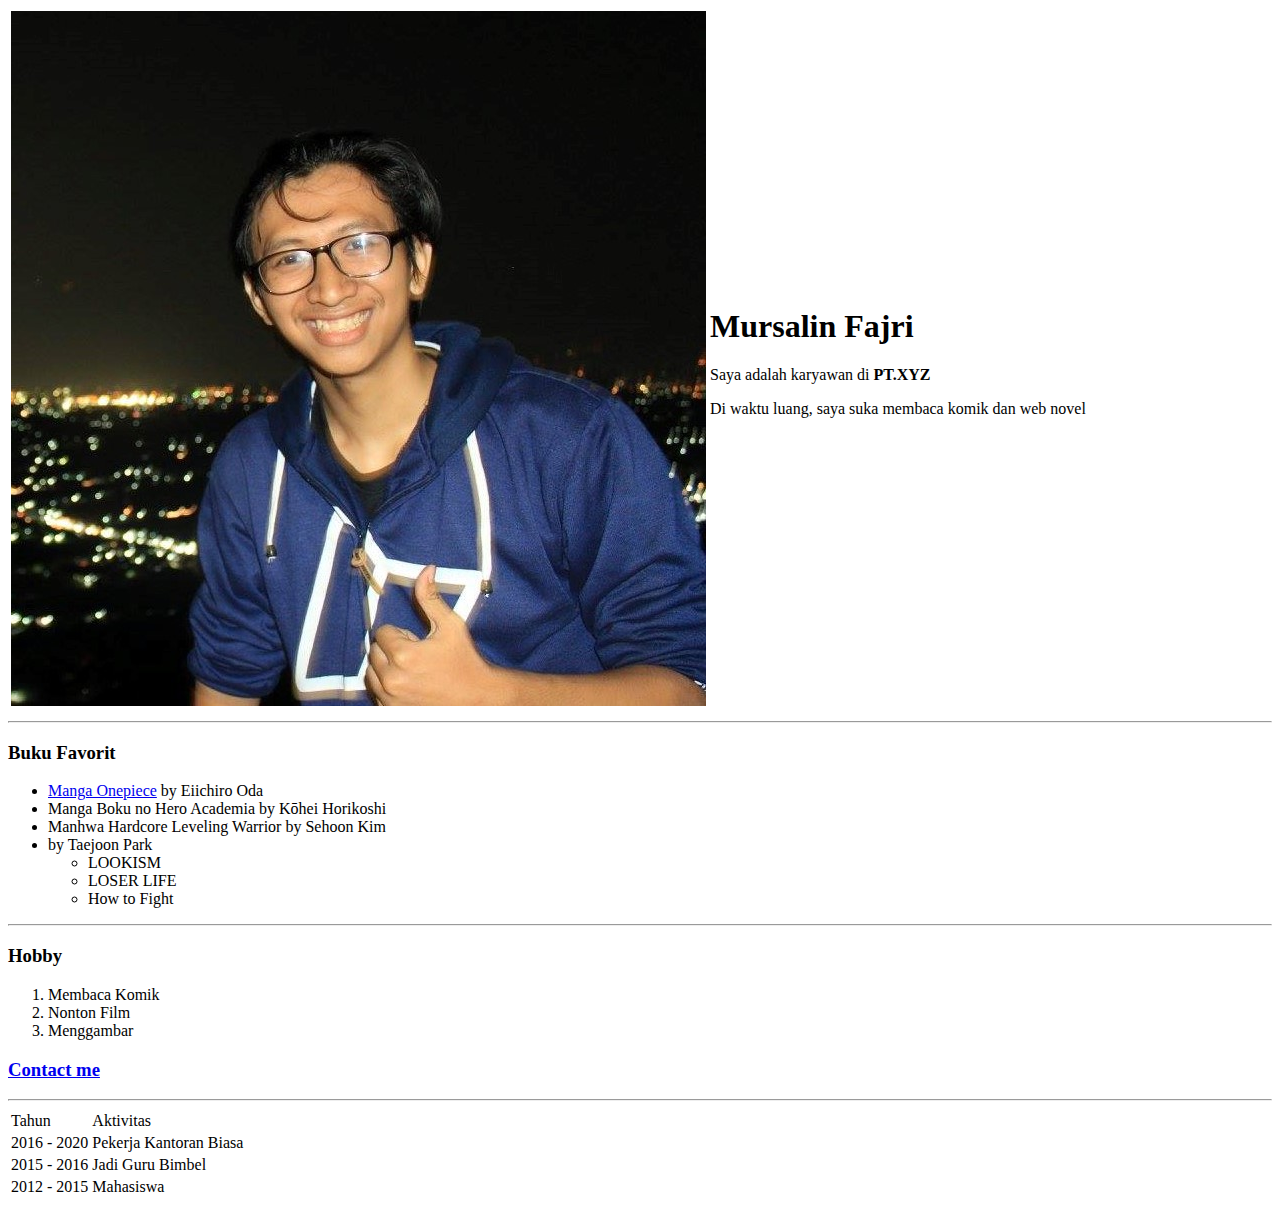
==== index.html @ 5bde6f33 "Initial Commit" ====
<!DOCTYPE html>
<html lang="en">
  <head>
    <meta charset="UTF-8">
    <meta name="viewport" content="width=device-width, initial-scale=1.0">
    <title>Mursalin Fajri</title>
  </head>
  <body>
    <table>
      <tr>
        <td><img src="Mursalin Fajri.jpg" alt="Foto Fajri"></td>
        <td>
          <h1>Mursalin Fajri</h1>
          <p>Saya adalah karyawan di <b>PT.XYZ</b></p>
          <p>Di waktu luang, saya suka membaca komik dan web novel</p>
        </td>
      </tr>
    </table>
    
    
    <hr>
    <h3>Buku Favorit</h3>
    <ul>
      <li> <a href="https://www.goodreads.com/book/show/1237398.One_Piece_Volume_1"> Manga Onepiece</a> by Eiichiro Oda</li>
      <li>Manga Boku no Hero Academia by Kōhei Horikoshi</li>
      <li>Manhwa Hardcore Leveling Warrior by Sehoon Kim</li>
      <li>by Taejoon Park</li>
      <ul>
        <li>LOOKISM</li>
        <li>LOSER LIFE</li>
        <li>How to Fight</li>
      </ul>
    </ul>
    <hr>

    <h3>Hobby</h3>
    <ol>
      <li>Membaca Komik</li>
      <li>Nonton Film</li>
      <li>Menggambar</li>
    </ol>

    <h3> <a href="contact me.html"> Contact me</a></h3>
    <hr>

    <table>
      <thead>
        <tr>
          <td>Tahun</td>
          <td>Aktivitas</td>
        </tr>
      </thead>
      <tbody>
        <tr>
          <td>2016 - 2020</td>
          <td>Pekerja Kantoran Biasa</td>
        </tr>
        <tr>
          <td>2015 - 2016</td>
          <td>Jadi Guru Bimbel</td>
        </tr>
        <tr>
          <td>2012 - 2015</td>
          <td>Mahasiswa</td>
        </tr>
      </tbody>
      
    </table>

  </body>
</html>
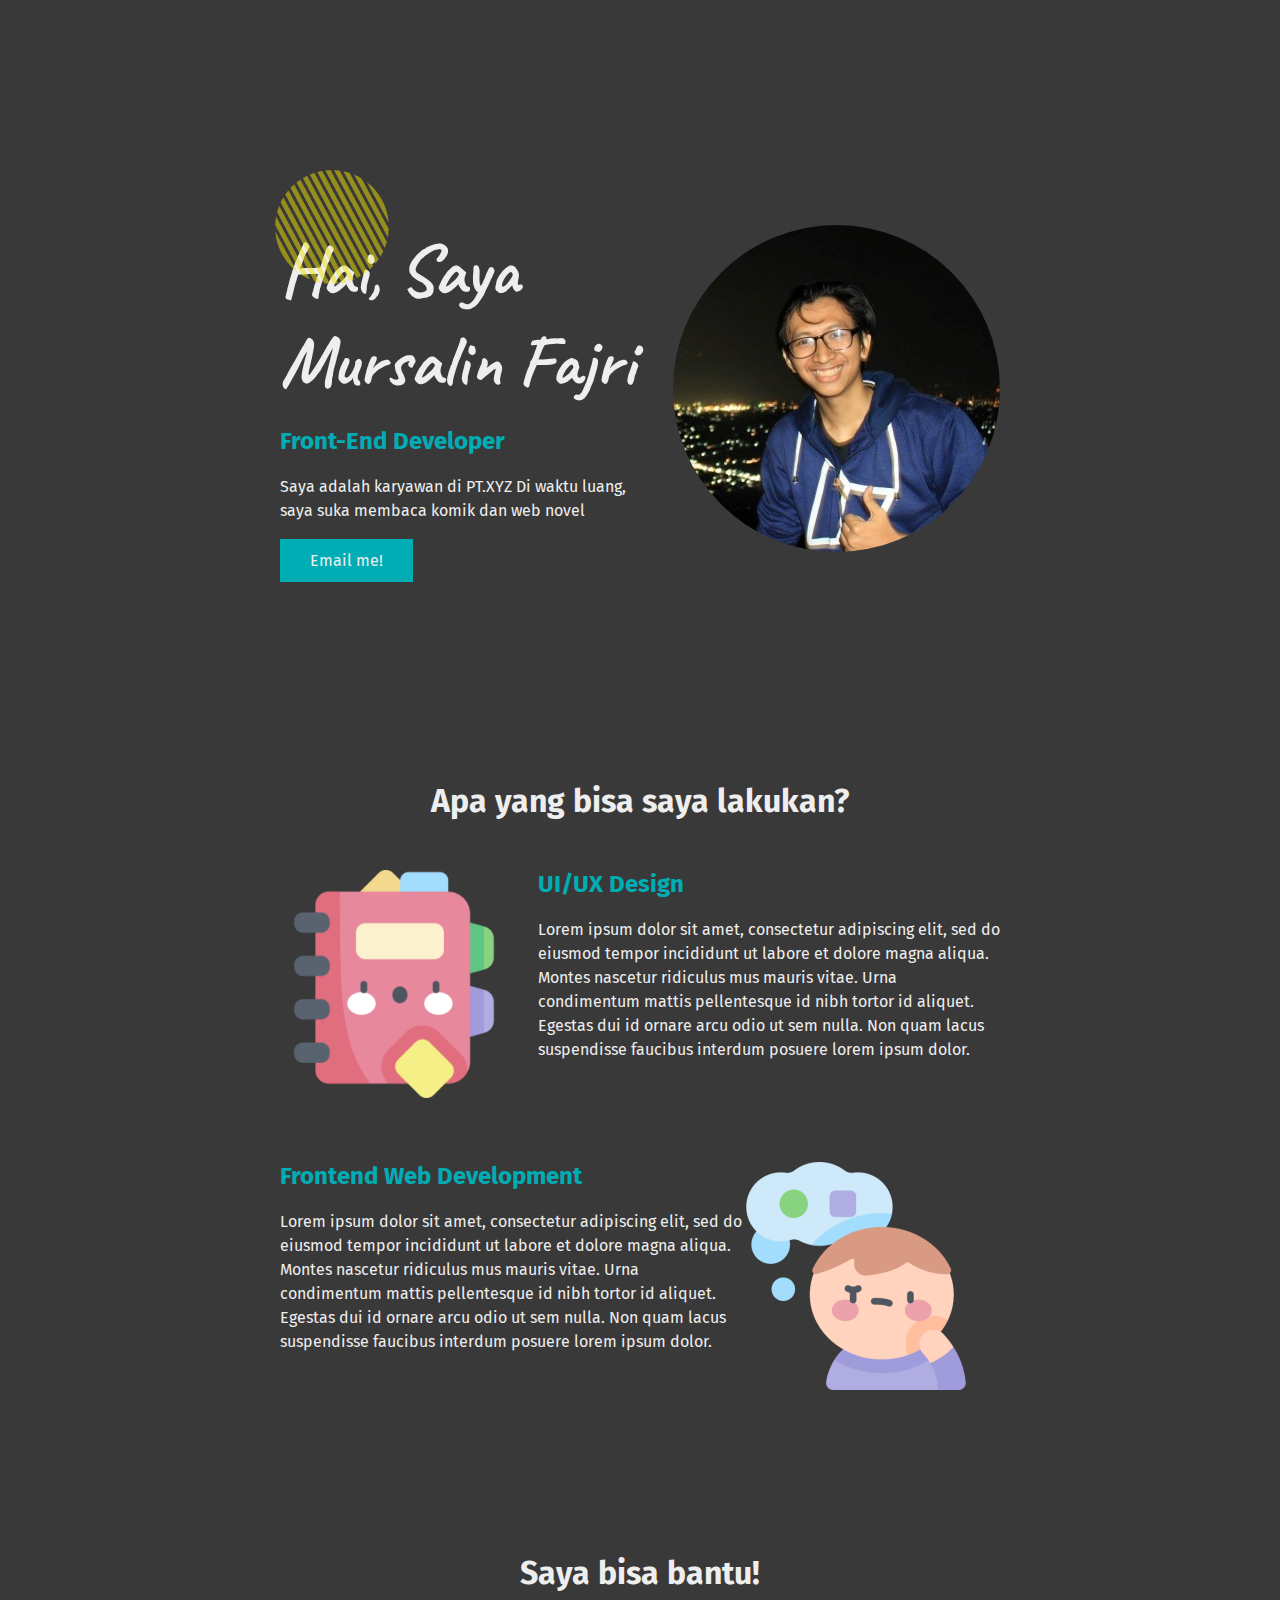
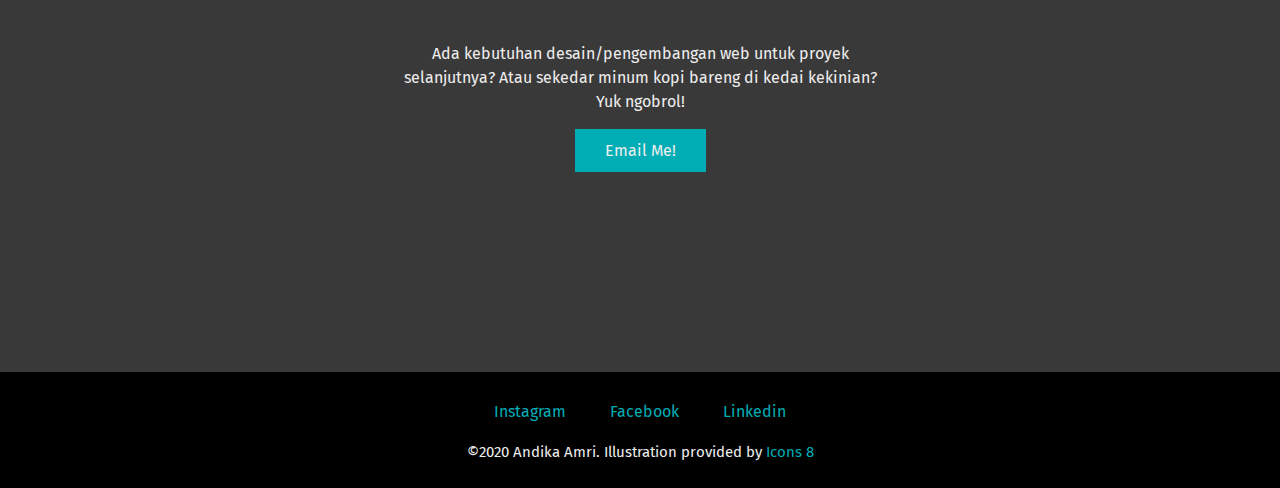
==== commit f1545b24: "Initial commit" ====
--- a/index.html
+++ b/index.html
@@ -1,71 +1,67 @@
-<!DOCTYPE html>
 <html lang="en">
-  <head>
-    <meta charset="UTF-8">
-    <meta name="viewport" content="width=device-width, initial-scale=1.0">
-    <title>Mursalin Fajri</title>
-  </head>
-  <body>
-    <table>
-      <tr>
-        <td><img src="Mursalin Fajri.jpg" alt="Foto Fajri"></td>
-        <td>
-          <h1>Mursalin Fajri</h1>
-          <p>Saya adalah karyawan di <b>PT.XYZ</b></p>
-          <p>Di waktu luang, saya suka membaca komik dan web novel</p>
-        </td>
-      </tr>
-    </table>
+    <head>
+        <meta charset="UTF-8">
+        <meta name="viewport" content="width=device-width, initial-scale=1.0">
+        <title>Mursalin Fajri</title>
+        <link rel="stylesheet" href="css/styles.css">
+        <link rel="shortcut icon" href="favicon.ico" type="image/x-icon">
+        <link href="https://fonts.googleapis.com/css2?family=Caveat&family=Fira+Sans&display=swap" rel="stylesheet">
+    </head>
+    <body>
+        <div class="wrapper">
+            <div class="section">
+                <img id="attribute" src="img/attribute.png" alt="attribute-img">
+                <img class="foto-profil" src="img/Mursalin Fajri.jpg" alt="fotoku-img">
+                <div class="intro">
+                    <span class="title">Hai, Saya Mursalin Fajri</span>
+                    <h2>Front-End Developer</h2>
+                    <p>
+                        Saya adalah karyawan di PT.XYZ
+                        Di waktu luang, saya suka membaca komik dan web novel
+                    </p>
+                <a class="btn" href="mailto:mursalin.fajri@gmail.com">Email me!</a>
+                
+                </div>
+            </div>
+            <div class="section">
+                <h1>Apa yang bisa saya lakukan?</h1>
+                <div class="skill-row">
+                  <img class="ux-skill-img" src="img/study.png" alt="study-img" />
+                  <h2>UI/UX Design</h2>
+                  <p>
+                    Lorem ipsum dolor sit amet, consectetur adipiscing elit, sed do eiusmod tempor incididunt ut labore et dolore magna aliqua. Montes nascetur ridiculus mus mauris vitae. Urna condimentum mattis pellentesque id nibh tortor id aliquet. Egestas dui id ornare arcu odio ut sem nulla. Non quam lacus suspendisse faucibus interdum posuere lorem ipsum dolor.
+                  </p>
+                </div>
+                <div class="skill-row">
+                  <img class="web-skill-img" src="img/thinking.png" alt="thinking-img" />
+                  <h2>Frontend Web Development</h2>
+                  <p>
+                    Lorem ipsum dolor sit amet, consectetur adipiscing elit, sed do eiusmod tempor incididunt ut labore et dolore magna aliqua. Montes nascetur ridiculus mus mauris vitae. Urna condimentum mattis pellentesque id nibh tortor id aliquet. Egestas dui id ornare arcu odio ut sem nulla. Non quam lacus suspendisse faucibus interdum posuere lorem ipsum dolor.
+                  </p>
+                </div>
+            </div>
+            
+            <div class="section">
+                <h1>Saya bisa bantu!</h1>
+                <p class="cta-text">
+                  Ada kebutuhan desain/pengembangan web untuk proyek selanjutnya? Atau
+                  sekedar minum kopi bareng di kedai kekinian? Yuk ngobrol!
+                </p>
+                <a class="btn" href="mailto:youremail@gmail.com">Email Me!</a>
+            </div>
+        </div> <!-- akhir dari div wrapper -->
+        
+        <div class="footer">
+          <a class="social-links" href="www.instagram.com">Instagram</a>
+          <a class="social-links" href="www.facebook.com">Facebook</a>
+          <a class="social-links" href="www.linkedin.com">Linkedin</a>
+          <p class="footer-text">
+            &#169;2020 Andika Amri. Illustration provided by
+            <a href="https://icons8.com/">Icons 8</a>
+          </p>
+        </div>
     
     
-    <hr>
-    <h3>Buku Favorit</h3>
-    <ul>
-      <li> <a href="https://www.goodreads.com/book/show/1237398.One_Piece_Volume_1"> Manga Onepiece</a> by Eiichiro Oda</li>
-      <li>Manga Boku no Hero Academia by Kōhei Horikoshi</li>
-      <li>Manhwa Hardcore Leveling Warrior by Sehoon Kim</li>
-      <li>by Taejoon Park</li>
-      <ul>
-        <li>LOOKISM</li>
-        <li>LOSER LIFE</li>
-        <li>How to Fight</li>
-      </ul>
-    </ul>
-    <hr>
+    </body>
 
-    <h3>Hobby</h3>
-    <ol>
-      <li>Membaca Komik</li>
-      <li>Nonton Film</li>
-      <li>Menggambar</li>
-    </ol>
-
-    <h3> <a href="contact me.html"> Contact me</a></h3>
-    <hr>
-
-    <table>
-      <thead>
-        <tr>
-          <td>Tahun</td>
-          <td>Aktivitas</td>
-        </tr>
-      </thead>
-      <tbody>
-        <tr>
-          <td>2016 - 2020</td>
-          <td>Pekerja Kantoran Biasa</td>
-        </tr>
-        <tr>
-          <td>2015 - 2016</td>
-          <td>Jadi Guru Bimbel</td>
-        </tr>
-        <tr>
-          <td>2012 - 2015</td>
-          <td>Mahasiswa</td>
-        </tr>
-      </tbody>
-      
-    </table>
-
-  </body>
 </html>--- a/css/styles.css
+++ b/css/styles.css
@@ -0,0 +1,111 @@
+body {
+    background-color: #3a3939;
+    margin: 0px;
+    color: #eeeeee;
+    text-align: center;
+    font-family: 'Fira Sans', sans-serif;
+}
+
+h1 {
+    margin-bottom: 50px;
+}
+
+h2 {
+    color: #00adb5;
+}
+
+p {
+    line-height: 1.5;
+}
+
+a {
+    text-decoration: none;
+    color: #00adb5;
+}
+
+a:hover {
+    color: white;
+}
+
+.wrapper {
+    width: 720px;
+    padding-top: 225px;
+    margin: 0 auto;
+}
+
+.section {
+    margin-bottom: 200px;
+}
+
+/* SECTION PERTAMA */
+
+.intro {
+    text-align: left;
+}
+
+.foto-profil {
+    float: right;
+    border-radius: 100%;
+    margin-left: 30px;
+}
+
+.btn {
+    background-color :#00adb5;
+    color: #eeeeee;
+    padding: 12px 30px;
+    border: 5px;
+    display: inline-block;
+}
+
+.title {
+    font-size: 4.5rem;
+    font-weight: bold;
+    font-family: 'Caveat', cursive;
+    display: block;
+}
+
+/* SECTION KEDUA*/
+
+.skill-row {
+    text-align: left;
+    margin-bottom: 100px;
+}
+
+.ux-skill-img {
+    float: left;
+    margin-right: 30px;
+}
+
+.web-skill-img {
+    float: right;
+    margin-right: 30px;
+}
+
+/* SECTION KETIGA*/
+
+.cta-text {
+    width: 68%;
+    margin: 0 auto 15 auto;
+}
+
+/* FOOTER */
+
+.footer {
+    background-color: black;
+    padding: 30px 0 10px;
+}
+
+.social-links {
+    margin: 0 20px 10px;
+}
+
+.footer-text {
+    font-size: 15px;
+    margin-top: 20px;
+}
+
+#attribute {
+    position: absolute;
+    left: 255px;
+    top: 150px;
+}
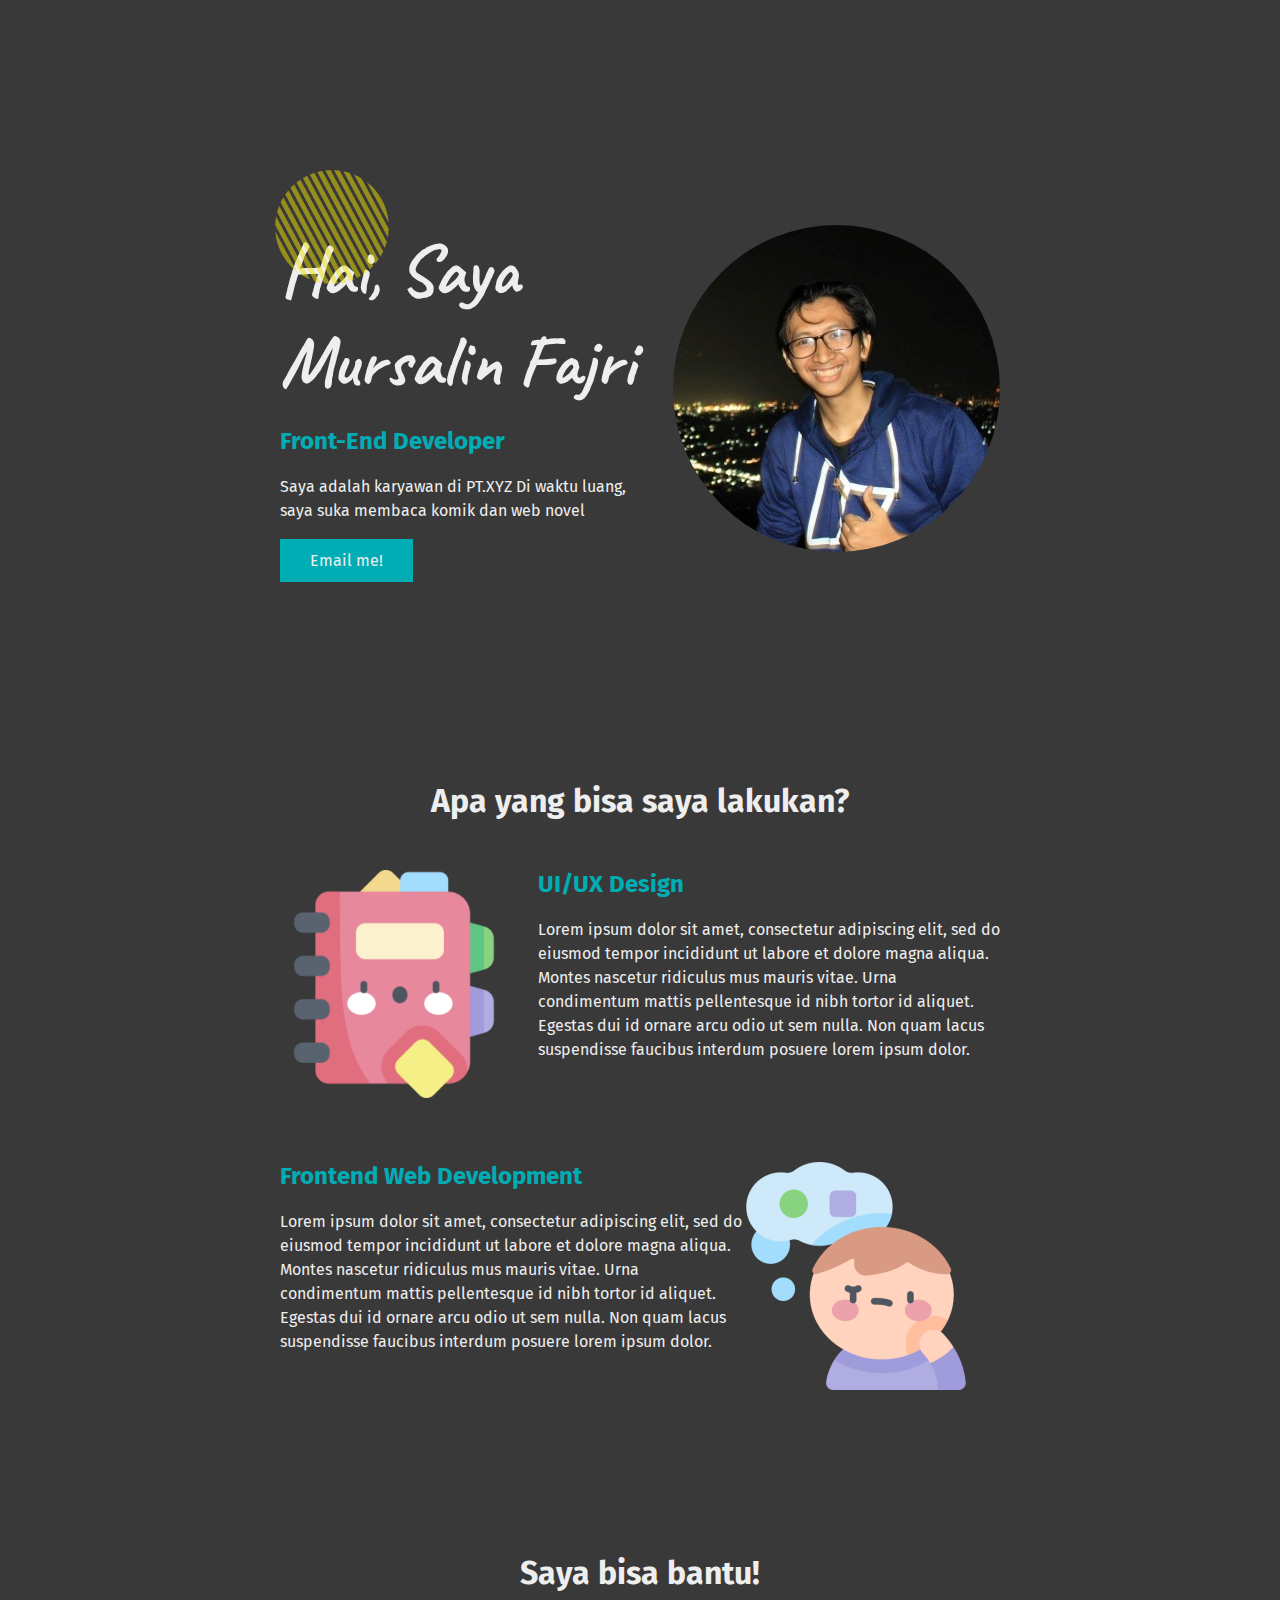
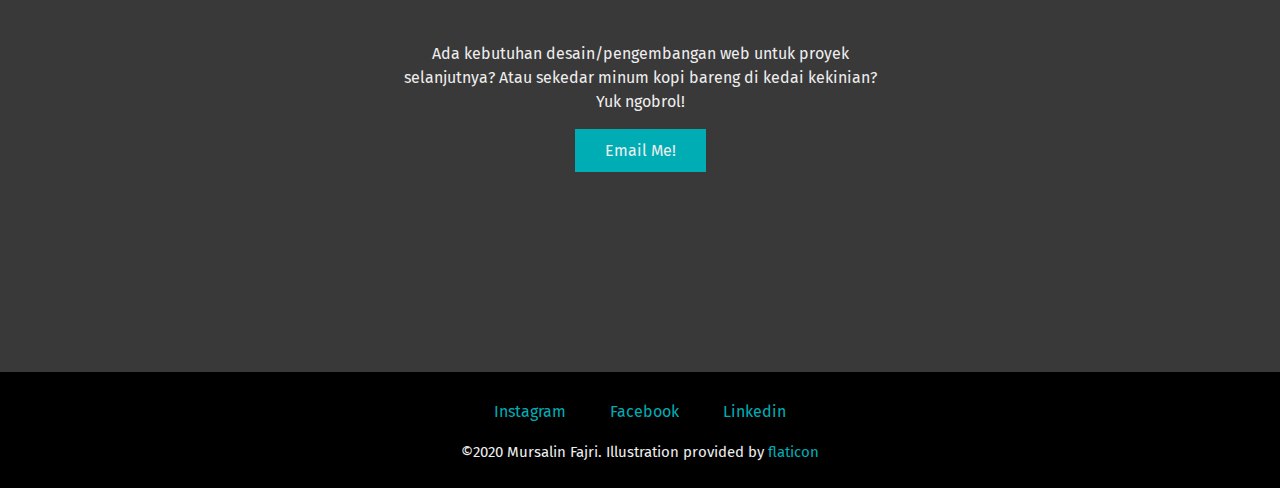
==== commit 27171280: "Initial Commit" ====
--- a/index.html
+++ b/index.html
@@ -47,7 +47,7 @@
                   Ada kebutuhan desain/pengembangan web untuk proyek selanjutnya? Atau
                   sekedar minum kopi bareng di kedai kekinian? Yuk ngobrol!
                 </p>
-                <a class="btn" href="mailto:youremail@gmail.com">Email Me!</a>
+                <a class="btn" href="mailto:mursalin.fajri@gmail.com">Email Me!</a>
             </div>
         </div> <!-- akhir dari div wrapper -->
         
@@ -56,8 +56,8 @@
           <a class="social-links" href="www.facebook.com">Facebook</a>
           <a class="social-links" href="www.linkedin.com">Linkedin</a>
           <p class="footer-text">
-            &#169;2020 Andika Amri. Illustration provided by
-            <a href="https://icons8.com/">Icons 8</a>
+            &#169;2020 Mursalin Fajri. Illustration provided by
+            <a href="https://www.flaticon.com/authors/freepik">flaticon</a>
           </p>
         </div>
     
